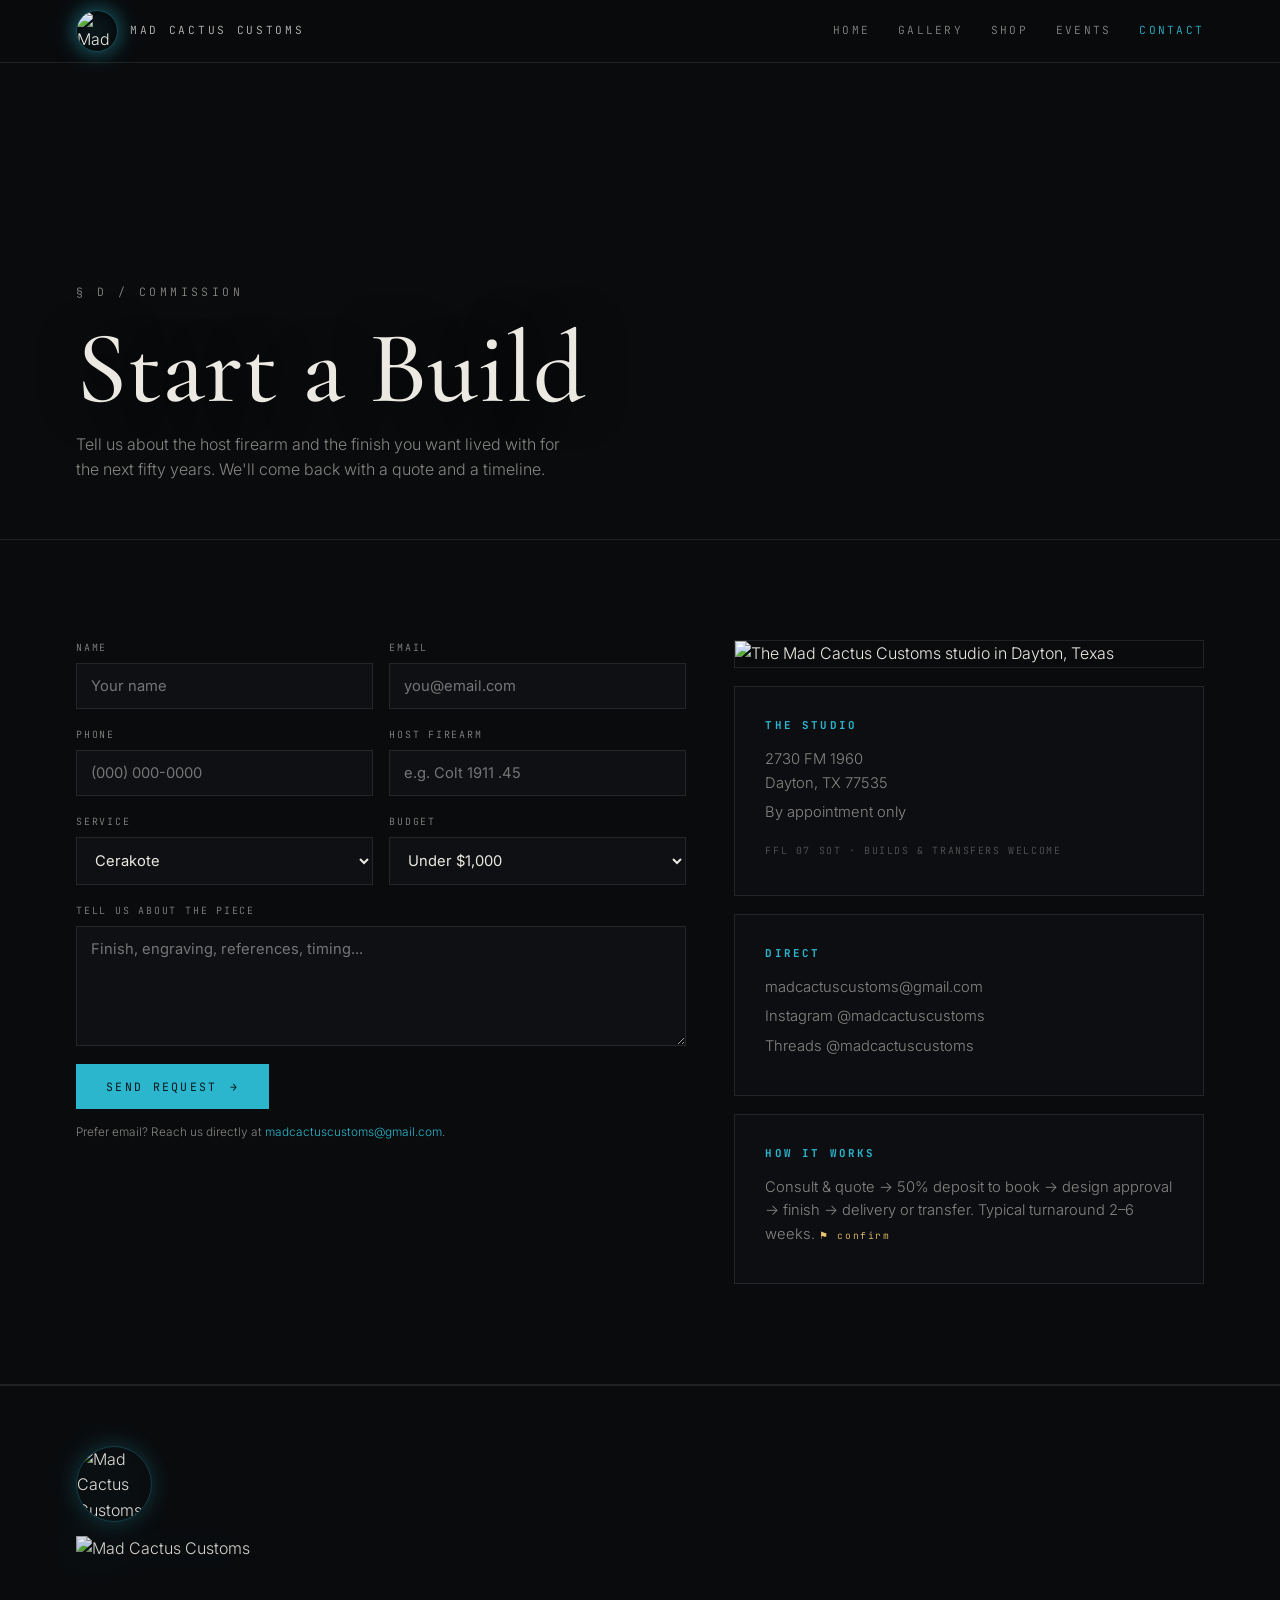
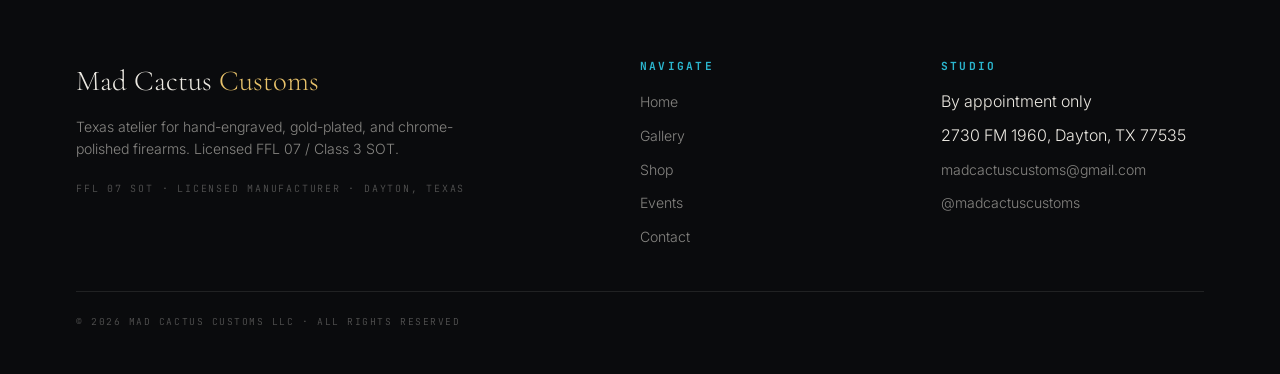
==== contact.html @ fd5ebd68 "Add files via upload" ====
<!DOCTYPE html>
<html lang='en'>
<head>
<meta charset='utf-8'>
<meta name='viewport' content='width=device-width, initial-scale=1'>
<title>Start a Build — Mad Cactus Customs</title>
<meta name='description' content='Commission a one-of-one finish. Tell us about your host firearm and the finish you want. Dayton, TX. FFL 07 SOT.'>
<link rel='preconnect' href='https://fonts.googleapis.com'><link rel='preconnect' href='https://fonts.gstatic.com' crossorigin>
<link rel='stylesheet' href='https://fonts.googleapis.com/css2?family=Cormorant+Garamond:ital,wght@0,500;0,600;1,400;1,500&family=Inter:wght@300;400;500;600&family=JetBrains+Mono:wght@300;400;500&display=swap'>
<link rel='icon' type='image/png' href='images/favicon-32.png'>
<link rel='apple-touch-icon' href='images/apple-touch-icon.png'>
<meta name='theme-color' content='#0a0b0d'>
<meta property='og:type' content='website'>
<meta property='og:site_name' content='Mad Cactus Customs'>
<meta property='og:title' content='Start a Build — Mad Cactus Customs'>
<meta property='og:description' content='Commission a one-of-one finish. Tell us about your host firearm and the finish you want. Dayton, TX. FFL 07 SOT.'>
<meta property='og:image' content='images/og-image.jpg'>
<meta name='twitter:card' content='summary_large_image'>
<meta name='twitter:title' content='Start a Build — Mad Cactus Customs'>
<meta name='twitter:image' content='images/og-image.jpg'>
<link rel='stylesheet' href='styles.css'>
</head>
<body>
<a class='skip' href='#main'>Skip to content</a>
<header><div class='wrap'>
  <a class='brand' href='index.html'><img src='images/logo-circle.png' alt='Mad Cactus Customs'><span>MAD CACTUS CUSTOMS</span></a>
  <nav class='links'><a href='index.html'>Home</a><a href='gallery.html'>Gallery</a><a href='shop.html'>Shop</a><a href='events.html'>Events</a><a class='active' href='contact.html'>Contact</a></nav>
</div></header>

<section class='page-hero' style="background-image:url('images/hero-contact.jpg')">
  <div class='vault'></div>
  <img class='crest' src='images/mascot.png' alt=''>
  <div class='wrap'>
    <p class='kicker'>&sect; D / Commission</p>
    <h1>Start a Build</h1>
    <p>Tell us about the host firearm and the finish you want lived with for the next fifty years. We'll come back with a quote and a timeline.</p>
  </div>
</section>

<main id='main'></main><section class='band'>
  <div class='wrap'>
    <div class='contact-grid'>
      <form class='quote' action='mailto:madcactuscustoms@gmail.com' method='post' enctype='text/plain'>
        <div class='frow'>
          <div class='field'><label>Name</label><input type='text' name='Name' placeholder='Your name' required></div>
          <div class='field'><label>Email</label><input type='email' name='Email' placeholder='you@email.com' required></div>
        </div>
        <div class='frow'>
          <div class='field'><label>Phone</label><input type='tel' name='Phone' placeholder='(000) 000-0000'></div>
          <div class='field'><label>Host Firearm</label><input type='text' name='Host_Firearm' placeholder='e.g. Colt 1911 .45'></div>
        </div>
        <div class='frow'>
          <div class='field'><label>Service</label><select name='Service'><option>Cerakote</option><option>Laser Engraving</option><option>Laser Stippling</option><option>Custom Build</option><option>Not sure yet</option></select></div>
          <div class='field'><label>Budget</label><select name='Budget'><option>Under $1,000</option><option>$1,000&ndash;2,500</option><option>$2,500&ndash;5,000</option><option>$5,000+</option></select></div>
        </div>
        <div class='field'><label>Tell us about the piece</label><textarea name='Details' placeholder='Finish, engraving, references, timing...'></textarea></div>
        <button class='cta' type='submit'>Send Request <span>&#8594;</span></button>
        <p class='body' style='font-size:.74rem;margin-top:14px'>Prefer email? Reach us directly at <a class='cyan' href='mailto:madcactuscustoms@gmail.com'>madcactuscustoms@gmail.com</a>.</p>
      </form>

      <div>
        <img class='studio-img' src='images/studio.jpg' alt='The Mad Cactus Customs studio in Dayton, Texas'>
        <div class='info-block' style='margin-bottom:18px'>
          <h4>The Studio</h4>
          <p>2730 FM 1960<br>Dayton, TX 77535</p>
          <p>By appointment only</p>
          <p class='ffl'>FFL 07 SOT &middot; Builds &amp; transfers welcome</p>
        </div>
        <div class='info-block' style='margin-bottom:18px'>
          <h4>Direct</h4>
          <a href='mailto:madcactuscustoms@gmail.com'>madcactuscustoms@gmail.com</a>
          <a href='https://instagram.com/madcactuscustoms' target='_blank' rel='noreferrer'>Instagram @madcactuscustoms</a>
          <a href='https://threads.net/@madcactuscustoms' target='_blank' rel='noreferrer'>Threads @madcactuscustoms</a>
        </div>
        <div class='info-block'>
          <h4>How it works</h4>
          <p>Consult &amp; quote &rarr; 50% deposit to book &rarr; design approval &rarr; finish &rarr; delivery or transfer. Typical turnaround 2&ndash;6 weeks. <span class='flag'>&#9873; confirm</span></p>
        </div>
      </div>
    </div>
  </div>
</section>

<footer class='site'><div class='wrap'>
  <div class='fbadge'><img src='images/logo-circle.png' alt='Mad Cactus Customs seal' class='fseal'><img src='images/main-badge.png' alt='Mad Cactus Customs'></div>
  <div class='fgrid'>
    <div><div class='fl'>Mad Cactus <span class='gold'>Customs</span></div><p style='max-width:42ch'>Texas atelier for hand-engraved, gold-plated, and chrome-polished firearms. Licensed FFL 07 / Class 3 SOT.</p><p class='ffl'>FFL 07 SOT &middot; LICENSED MANUFACTURER &middot; DAYTON, TEXAS</p></div>
    <div><h4>Navigate</h4><ul><li><a href='index.html'>Home</a></li><li><a href='gallery.html'>Gallery</a></li><li><a href='shop.html'>Shop</a></li><li><a href='events.html'>Events</a></li><li><a href='contact.html'>Contact</a></li></ul></div>
    <div><h4>Studio</h4><ul><li>By appointment only</li><li>2730 FM 1960, Dayton, TX 77535</li><li><a href='mailto:madcactuscustoms@gmail.com'>madcactuscustoms@gmail.com</a></li><li><a href='https://instagram.com/madcactuscustoms' target='_blank' rel='noreferrer'>@madcactuscustoms</a></li></ul></div>
  </div>
  <div class='legal'>&copy; 2026 MAD CACTUS CUSTOMS LLC &middot; ALL RIGHTS RESERVED</div>
</div></footer>
</body></html>
---- styles.css ----
:root{
  --bg:#0a0b0d; --bg-2:#070809; --card:#111316; --line:rgba(233,230,223,.10);
  --fg:#ece9e2; --muted:rgba(236,233,226,.55); --faint:rgba(236,233,226,.32);
  --cyan:#2BB6CE; --gold:#E9C36B;
  --display:'Cormorant Garamond',Georgia,serif;
  --mono:'JetBrains Mono',ui-monospace,monospace;
  --body:'Inter',system-ui,sans-serif;
}
*{box-sizing:border-box;margin:0;padding:0}
html{scroll-behavior:smooth}
body{background:var(--bg);color:var(--fg);font-family:var(--body);font-weight:300;line-height:1.6;-webkit-font-smoothing:antialiased;overflow-x:hidden}
a{color:inherit;text-decoration:none}
.gold{color:var(--gold)}.cyan{color:var(--cyan)}
.wrap{max-width:1180px;margin:0 auto;padding:0 26px;width:100%}
.kicker{font-family:var(--mono);font-size:.72rem;letter-spacing:.3em;text-transform:uppercase;color:var(--cyan);margin-bottom:18px}
.title{font-family:var(--display);font-weight:500;font-size:clamp(2rem,5vw,3.4rem);line-height:1.02}
.lead{font-family:var(--display);font-weight:500;font-size:clamp(1.8rem,4vw,2.8rem);line-height:1.1}
.body{color:var(--muted);font-size:1rem}
.flag{color:var(--gold);font-family:var(--mono);font-size:.6rem;letter-spacing:.16em}

/* NAV */
header{position:fixed;inset:0 0 auto 0;z-index:60;backdrop-filter:blur(12px);background:rgba(10,11,13,.55);border-bottom:1px solid var(--line)}
header .wrap{height:62px;display:flex;align-items:center;justify-content:space-between}
.brand{display:flex;align-items:center;gap:12px}
.brand img{height:28px;filter:drop-shadow(0 0 12px rgba(43,182,206,.4))}
.brand span{font-family:var(--mono);font-size:.7rem;letter-spacing:.26em;color:rgba(236,233,226,.8)}
nav.links{display:flex;gap:28px}
nav.links a{font-family:var(--mono);font-size:.7rem;letter-spacing:.2em;text-transform:uppercase;color:var(--muted);transition:color .25s}
nav.links a:hover,nav.links a.active{color:var(--cyan)}
@media(max-width:760px){nav.links{gap:16px}.brand span{display:none}nav.links a{font-size:.62rem}}

/* PAGE HERO */
.page-hero{position:relative;min-height:60vh;display:flex;align-items:flex-end;padding:150px 0 56px;overflow:hidden;border-bottom:1px solid var(--line)}
.page-hero .vault{position:absolute;inset:0;z-index:0;background:radial-gradient(ellipse 64% 60% at 50% 28%,rgba(26,29,34,.85),transparent 72%),radial-gradient(circle at 50% 120%,rgba(43,182,206,.05),transparent 55%),radial-gradient(circle at 50% -12%,rgba(18,20,24,1),var(--bg-2) 64%)}
.page-hero .crest{position:absolute;top:4%;left:50%;transform:translateX(-50%);width:min(62vw,540px);opacity:.12;z-index:0;filter:drop-shadow(0 0 30px rgba(43,182,206,.35))}
.page-hero .wrap{position:relative;z-index:2}
.page-hero h1{font-family:var(--display);font-weight:500;font-size:clamp(3rem,9vw,6.4rem);line-height:.94}
.page-hero p{color:var(--muted);max-width:50ch;margin-top:16px}

section.band{padding:clamp(56px,8vw,100px) 0;border-bottom:1px solid var(--line)}
.head{margin-bottom:40px}

/* BUTTONS */
.btns{margin-top:30px;display:flex;gap:14px;flex-wrap:wrap}
.cta{display:inline-flex;align-items:center;gap:12px;padding:15px 30px;background:var(--cyan);color:#04181c;font-family:var(--mono);font-size:.72rem;letter-spacing:.2em;text-transform:uppercase;border:none;cursor:pointer;transition:transform .2s,box-shadow .25s}
.cta:hover{transform:translateY(-1px);box-shadow:0 12px 30px -8px rgba(43,182,206,.5)}
.cta span{transition:transform .25s}.cta:hover span{transform:translateX(4px)}
.btn-ghost{display:inline-flex;align-items:center;padding:15px 30px;border:1px solid var(--line);font-family:var(--mono);font-size:.72rem;letter-spacing:.2em;text-transform:uppercase;color:var(--muted);cursor:pointer;background:none;transition:.25s}
.btn-ghost:hover{color:var(--cyan);border-color:rgba(43,182,206,.5)}
.btn-sm{padding:11px 20px;font-size:.66rem}

/* CHIPS / FILTERS */
.filters{display:flex;gap:10px;flex-wrap:wrap;margin-bottom:36px}
.chip{font-family:var(--mono);font-size:.66rem;letter-spacing:.18em;text-transform:uppercase;color:var(--muted);padding:9px 18px;border:1px solid var(--line);background:none;cursor:pointer;transition:.2s}
.chip:hover{color:var(--fg)}
.chip.on{color:#04181c;background:var(--cyan);border-color:var(--cyan)}

/* GALLERY GRID */
.gal{display:grid;grid-template-columns:repeat(3,1fr);gap:16px}
@media(max-width:900px){.gal{grid-template-columns:repeat(2,1fr)}}
@media(max-width:560px){.gal{grid-template-columns:1fr}}
figure{position:relative;overflow:hidden;border:1px solid var(--line);background:var(--card);aspect-ratio:4/5}
figure img{width:100%;height:100%;object-fit:cover;transition:transform 1.4s ease}
figure:hover img{transform:scale(1.06)}
figure .scrim{position:absolute;inset:0;background:linear-gradient(to top,var(--bg) 4%,transparent 58%)}
figure .tag{position:absolute;top:14px;left:14px;font-family:var(--mono);font-size:.6rem;letter-spacing:.18em;text-transform:uppercase;color:var(--cyan);border:1px solid rgba(43,182,206,.4);padding:5px 10px;background:rgba(7,8,9,.5)}
figure figcaption{position:absolute;inset:auto 0 0 0;padding:22px}
figure h3{font-family:var(--display);font-size:2rem;margin-bottom:6px}
figure .spec{display:grid;grid-template-columns:auto 1fr;gap:2px 14px;font-family:var(--mono);font-size:.62rem;letter-spacing:.12em;text-transform:uppercase;color:var(--muted)}
figure .spec b{color:rgba(43,182,206,.6);font-weight:400}

/* SHOP */
.tabs{display:flex;gap:8px;flex-wrap:wrap;margin-bottom:38px;border-bottom:1px solid var(--line);padding-bottom:18px}
.tab{font-family:var(--mono);font-size:.68rem;letter-spacing:.16em;text-transform:uppercase;color:var(--muted);padding:10px 20px;border:1px solid var(--line);background:none;cursor:pointer;transition:.2s}
.tab.on{color:#04181c;background:var(--cyan);border-color:var(--cyan)}
.shop-grid{display:grid;grid-template-columns:repeat(3,1fr);gap:18px}
@media(max-width:900px){.shop-grid{grid-template-columns:repeat(2,1fr)}}
@media(max-width:560px){.shop-grid{grid-template-columns:1fr}}
.product{border:1px solid var(--line);background:var(--card);display:flex;flex-direction:column;transition:border-color .25s}
.product:hover{border-color:rgba(43,182,206,.45)}
.shot{position:relative;aspect-ratio:4/3;display:flex;align-items:center;justify-content:center;overflow:hidden;background:radial-gradient(ellipse 60% 70% at 50% 38%,rgba(28,31,36,.9),var(--bg-2) 72%);border-bottom:1px solid var(--line)}
.shot img{width:46%;opacity:.16;filter:drop-shadow(0 0 20px rgba(43,182,206,.3))}
.shot .ph{position:absolute;bottom:12px;left:14px;font-family:var(--mono);font-size:.56rem;letter-spacing:.16em;color:var(--faint)}
.badge-chip{position:absolute;top:12px;left:12px;font-family:var(--mono);font-size:.58rem;letter-spacing:.16em;text-transform:uppercase;padding:5px 10px}
.bc-gold{color:var(--gold);border:1px solid rgba(233,195,107,.5);background:rgba(233,195,107,.07)}
.bc-cyan{color:var(--cyan);border:1px solid rgba(43,182,206,.5);background:rgba(43,182,206,.07)}
.p-body{padding:22px;display:flex;flex-direction:column;gap:8px;flex:1}
.p-body .cat{font-family:var(--mono);font-size:.6rem;letter-spacing:.18em;text-transform:uppercase;color:var(--faint)}
.p-body h3{font-family:var(--display);font-size:1.7rem;color:var(--fg)}
.p-body .desc{font-size:.84rem;color:var(--muted);flex:1}
.p-foot{display:flex;align-items:center;justify-content:space-between;margin-top:10px}
.price{font-family:var(--mono);font-size:.9rem;letter-spacing:.06em;color:var(--cyan)}
.price.sold{color:var(--gold)}

/* EVENTS */
.ev-list{display:flex;flex-direction:column;border-top:1px solid var(--line)}
.ev-row{display:grid;grid-template-columns:120px 1fr auto;gap:24px;align-items:center;padding:26px 0;border-bottom:1px solid var(--line)}
@media(max-width:640px){.ev-row{grid-template-columns:90px 1fr;gap:14px}.ev-row .ev-cta{grid-column:2}}
.ev-date{text-align:center;border:1px solid var(--line);padding:12px 6px}
.ev-date .mo{font-family:var(--mono);font-size:.64rem;letter-spacing:.2em;color:var(--cyan)}
.ev-date .day{font-family:var(--display);font-size:2.2rem;line-height:1}
.ev-info h3{font-family:var(--display);font-size:1.7rem}
.ev-info p{font-family:var(--mono);font-size:.66rem;letter-spacing:.14em;text-transform:uppercase;color:var(--muted);margin-top:4px}
.ev-status{font-family:var(--mono);font-size:.62rem;letter-spacing:.16em;text-transform:uppercase;color:var(--cyan);border:1px solid rgba(43,182,206,.4);padding:7px 12px}

/* CONTACT */
.contact-grid{display:grid;grid-template-columns:1.3fr 1fr;gap:48px}
@media(max-width:820px){.contact-grid{grid-template-columns:1fr;gap:40px}}
.field{display:flex;flex-direction:column;gap:7px;margin-bottom:18px}
.field label{font-family:var(--mono);font-size:.62rem;letter-spacing:.18em;text-transform:uppercase;color:var(--muted)}
.field input,.field select,.field textarea{background:rgba(17,19,22,.7);border:1px solid var(--line);color:var(--fg);font-family:var(--body);font-size:.92rem;padding:13px 14px;outline:none;transition:border-color .2s}
.field input:focus,.field select:focus,.field textarea:focus{border-color:rgba(43,182,206,.6)}
.field textarea{resize:vertical;min-height:120px}
.frow{display:grid;grid-template-columns:1fr 1fr;gap:16px}
@media(max-width:480px){.frow{grid-template-columns:1fr}}
.info-block{border:1px solid var(--line);background:rgba(17,19,22,.5);padding:30px}
.info-block h4{font-family:var(--mono);font-size:.68rem;letter-spacing:.2em;text-transform:uppercase;color:var(--cyan);margin-bottom:14px}
.info-block p,.info-block a{font-size:.92rem;color:var(--muted);display:block;margin-bottom:6px}
.info-block .ffl{font-family:var(--mono);font-size:.62rem;letter-spacing:.16em;text-transform:uppercase;color:var(--faint);margin-top:18px}

/* FOOTER */
footer.site{background:var(--bg);border-top:1px solid var(--line);padding:60px 0 44px}
.fbadge{display:flex;justify-content:center;margin-bottom:48px}
.fbadge img{height:96px;opacity:.9;filter:drop-shadow(0 0 24px rgba(43,182,206,.25))}
.fgrid{display:grid;grid-template-columns:2fr 1fr 1fr;gap:38px}
@media(max-width:760px){.fgrid{grid-template-columns:1fr}}
footer.site h4{font-family:var(--mono);font-size:.7rem;letter-spacing:.2em;text-transform:uppercase;color:var(--cyan);margin-bottom:14px}
footer.site .fl{font-family:var(--display);font-size:1.8rem;margin-bottom:12px}
footer.site p,footer.site a{font-size:.88rem;color:var(--muted)}
footer.site ul{list-style:none;display:flex;flex-direction:column;gap:8px}
footer.site .ffl{font-family:var(--mono);font-size:.62rem;letter-spacing:.18em;text-transform:uppercase;color:var(--faint);margin-top:20px}
.legal{margin-top:42px;padding-top:22px;border-top:1px solid var(--line);font-family:var(--mono);font-size:.6rem;letter-spacing:.16em;text-transform:uppercase;color:var(--faint)}

/* real product photography fills the frame */
.shot.has-photo img{width:100%;height:100%;object-fit:cover;opacity:1;filter:none}
.shot.has-photo{background:#070809}
.shot.has-photo::after{content:'';position:absolute;inset:0;background:linear-gradient(to top,rgba(7,8,9,.55),transparent 55%);pointer-events:none}

/* footer: circular seal stacked over the lockup */
.fbadge{flex-direction:column;gap:18px}
.fbadge .fseal{height:88px;opacity:.95;filter:drop-shadow(0 0 24px rgba(43,182,206,.35))}
.fbadge img:not(.fseal){height:74px}


/* ==================================================================
   v4 UPGRADE LAYER — 10-lens design-system pass
   (art dir · brand · UX · conversion · motion · a11y · retouch ·
    copy · front-end tokens · luxury merchandising)
   ================================================================== */
:root{
  --ease:cubic-bezier(.22,.61,.36,1);
  --r-sm:4px; --r-md:10px; --r-lg:18px;
  --shadow-1:0 10px 30px -12px rgba(0,0,0,.6);
  --shadow-cy:0 14px 40px -12px rgba(43,182,206,.45);
}
/* a11y — focus rings, skip link, reduced motion */
a:focus-visible,button:focus-visible,input:focus-visible,select:focus-visible,textarea:focus-visible{outline:2px solid var(--cyan);outline-offset:3px}
.skip{position:absolute;left:-9999px;top:0;z-index:200;background:var(--cyan);color:#04181c;padding:10px 16px;font-family:var(--mono);font-size:.7rem;letter-spacing:.16em;text-transform:uppercase}
.skip:focus{left:12px;top:10px}
@media(prefers-reduced-motion:reduce){*{animation-duration:.001ms!important;transition-duration:.001ms!important;scroll-behavior:auto!important}}

/* BRAND — circular logo is now the primary mark */
.brand img{height:42px;width:42px;border-radius:50%;object-fit:cover;border:1px solid rgba(43,182,206,.35);box-shadow:0 0 18px rgba(43,182,206,.32),inset 0 0 12px rgba(0,0,0,.45);background:rgba(7,8,9,.6);transition:box-shadow .3s var(--ease),transform .3s var(--ease)}
.brand:hover img{box-shadow:0 0 26px rgba(43,182,206,.55);transform:translateY(-1px)}
.brand span{letter-spacing:.24em}
@media(max-width:760px){.brand img{height:36px;width:36px}}

/* PAGE HERO — real cinematic image plate */
.page-hero{background-size:cover;background-position:center;background-repeat:no-repeat}
.page-hero .vault{background:linear-gradient(180deg,rgba(10,11,13,.60) 0%,rgba(10,11,13,.30) 44%,rgba(10,11,13,.86) 100%),radial-gradient(ellipse 72% 60% at 50% 30%,transparent 38%,rgba(10,11,13,.55) 100%)}
.page-hero .crest{opacity:.05;filter:none}
.page-hero:after{content:'';position:absolute;inset:0;z-index:1;background:linear-gradient(180deg,transparent 62%,var(--bg) 100%);pointer-events:none}
.page-hero h1{text-shadow:0 2px 44px rgba(0,0,0,.65)}

/* SECTION HEADER pattern */
.sec-head{display:flex;flex-direction:column;gap:6px;margin-bottom:38px}
.sec-head .rule{width:52px;height:2px;background:var(--cyan);margin-top:8px}

/* TRUST STRIP (luxury retail signals) */
.trust{display:flex;flex-wrap:wrap;gap:12px;margin:0 0 42px}
.trust .t{flex:1 1 160px;border:1px solid var(--line);background:var(--card);padding:16px 18px;transition:border-color .25s var(--ease)}
.trust .t:hover{border-color:rgba(43,182,206,.4)}
.trust .t .k{font-family:var(--mono);font-size:.56rem;letter-spacing:.2em;text-transform:uppercase;color:var(--cyan);display:block;margin-bottom:7px}
.trust .t .v{font-family:var(--display);font-size:1.12rem;color:var(--fg);line-height:1.15}

/* EVENTS — with imagery */
.ev-row{grid-template-columns:84px 128px 1fr auto!important}
.ev-thumb{width:128px;height:84px;object-fit:cover;border:1px solid var(--line);filter:saturate(.92) contrast(1.02);transition:filter .3s var(--ease)}
.ev-row:hover .ev-thumb{filter:saturate(1.05) contrast(1.05)}
@media(max-width:640px){.ev-row{grid-template-columns:72px 1fr!important}.ev-thumb{display:none}}

/* CONTACT — studio plate */
.studio-img{width:100%;height:auto;display:block;border:1px solid var(--line);margin-bottom:18px;filter:saturate(.96)}

/* GALLERY / SHOP polish + real-photo product shots */
figure figcaption{background:linear-gradient(to top,rgba(7,8,9,.92),rgba(7,8,9,.35) 55%,transparent);padding-top:64px}
figure:hover{border-color:rgba(43,182,206,.45)}
.product .shot.has-photo img{width:100%;height:100%;object-fit:cover;opacity:1;filter:none}
.product .shot.has-photo:after{content:'';position:absolute;inset:0;background:linear-gradient(180deg,transparent 55%,rgba(7,8,9,.5));pointer-events:none}

/* FOOTER seal — circular primary mark */
.fseal{width:76px!important;height:76px!important;border-radius:50%;object-fit:cover;border:1px solid rgba(43,182,206,.3);box-shadow:0 0 22px rgba(43,182,206,.26)}
.fbadge{display:flex;flex-direction:column;align-items:flex-start;gap:14px}
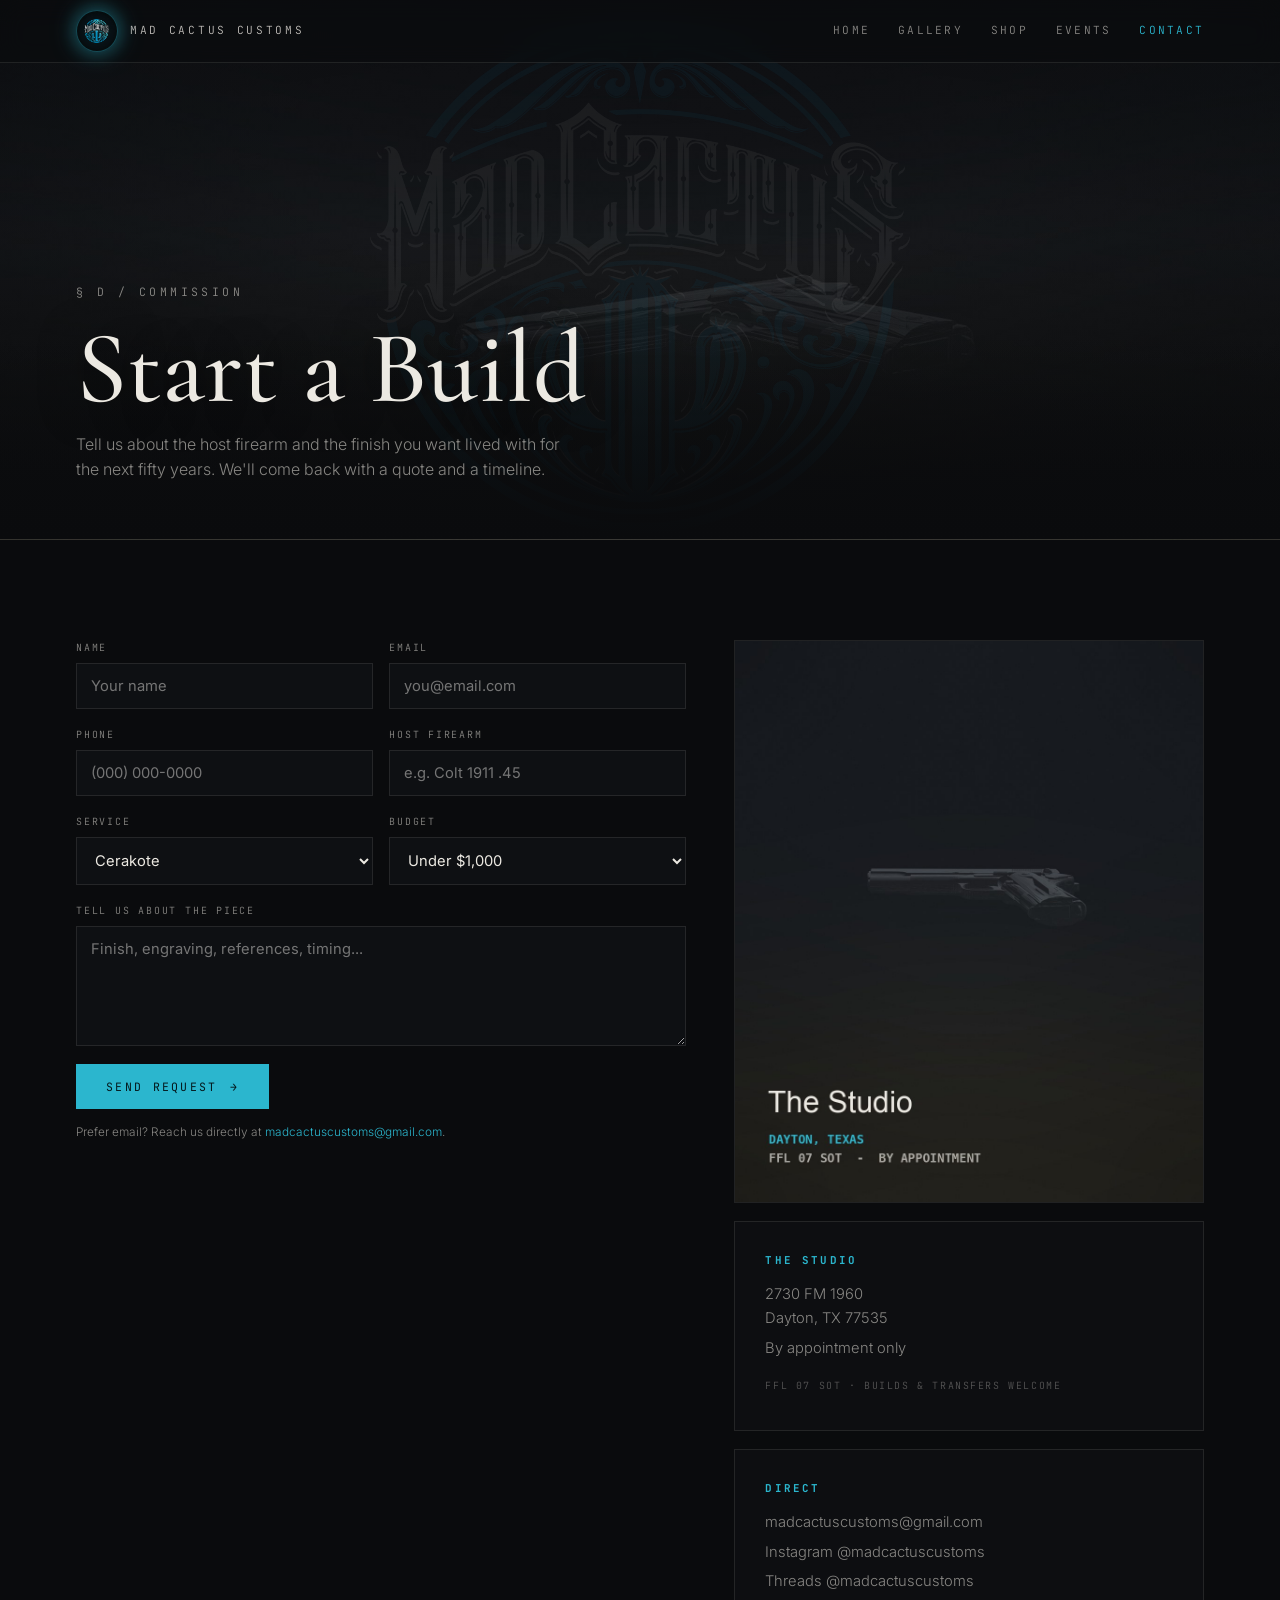
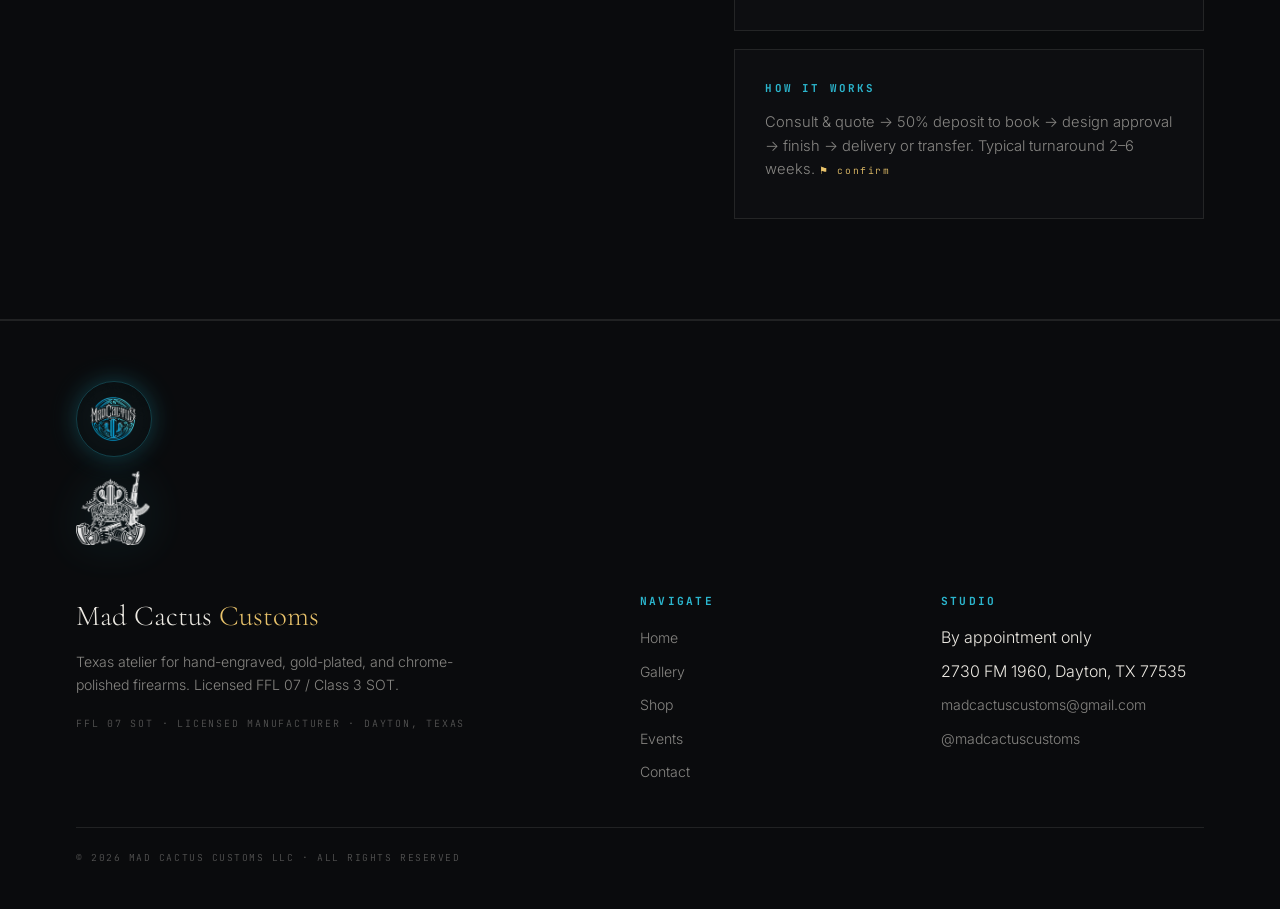
==== commit aefc9478: "Add files via upload" ====
--- a/contact.html
+++ b/contact.html
@@ -7,29 +7,29 @@
 <meta name='description' content='Commission a one-of-one finish. Tell us about your host firearm and the finish you want. Dayton, TX. FFL 07 SOT.'>
 <link rel='preconnect' href='https://fonts.googleapis.com'><link rel='preconnect' href='https://fonts.gstatic.com' crossorigin>
 <link rel='stylesheet' href='https://fonts.googleapis.com/css2?family=Cormorant+Garamond:ital,wght@0,500;0,600;1,400;1,500&family=Inter:wght@300;400;500;600&family=JetBrains+Mono:wght@300;400;500&display=swap'>
-<link rel='icon' type='image/png' href='images/favicon-32.png'>
-<link rel='apple-touch-icon' href='images/apple-touch-icon.png'>
+<link rel='icon' type='image/png' href='[data-uri]'>
+<link rel='apple-touch-icon' href='[data-uri]'>
 <meta name='theme-color' content='#0a0b0d'>
 <meta property='og:type' content='website'>
 <meta property='og:site_name' content='Mad Cactus Customs'>
 <meta property='og:title' content='Start a Build — Mad Cactus Customs'>
 <meta property='og:description' content='Commission a one-of-one finish. Tell us about your host firearm and the finish you want. Dayton, TX. FFL 07 SOT.'>
-<meta property='og:image' content='images/og-image.jpg'>
+<meta property='og:image' content='[data-uri]'>
 <meta name='twitter:card' content='summary_large_image'>
 <meta name='twitter:title' content='Start a Build — Mad Cactus Customs'>
-<meta name='twitter:image' content='images/og-image.jpg'>
+<meta name='twitter:image' content='[data-uri]'>
 <link rel='stylesheet' href='styles.css'>
 </head>
 <body>
 <a class='skip' href='#main'>Skip to content</a>
 <header><div class='wrap'>
-  <a class='brand' href='index.html'><img src='images/logo-circle.png' alt='Mad Cactus Customs'><span>MAD CACTUS CUSTOMS</span></a>
+  <a class='brand' href='index.html'><img src='[data-uri]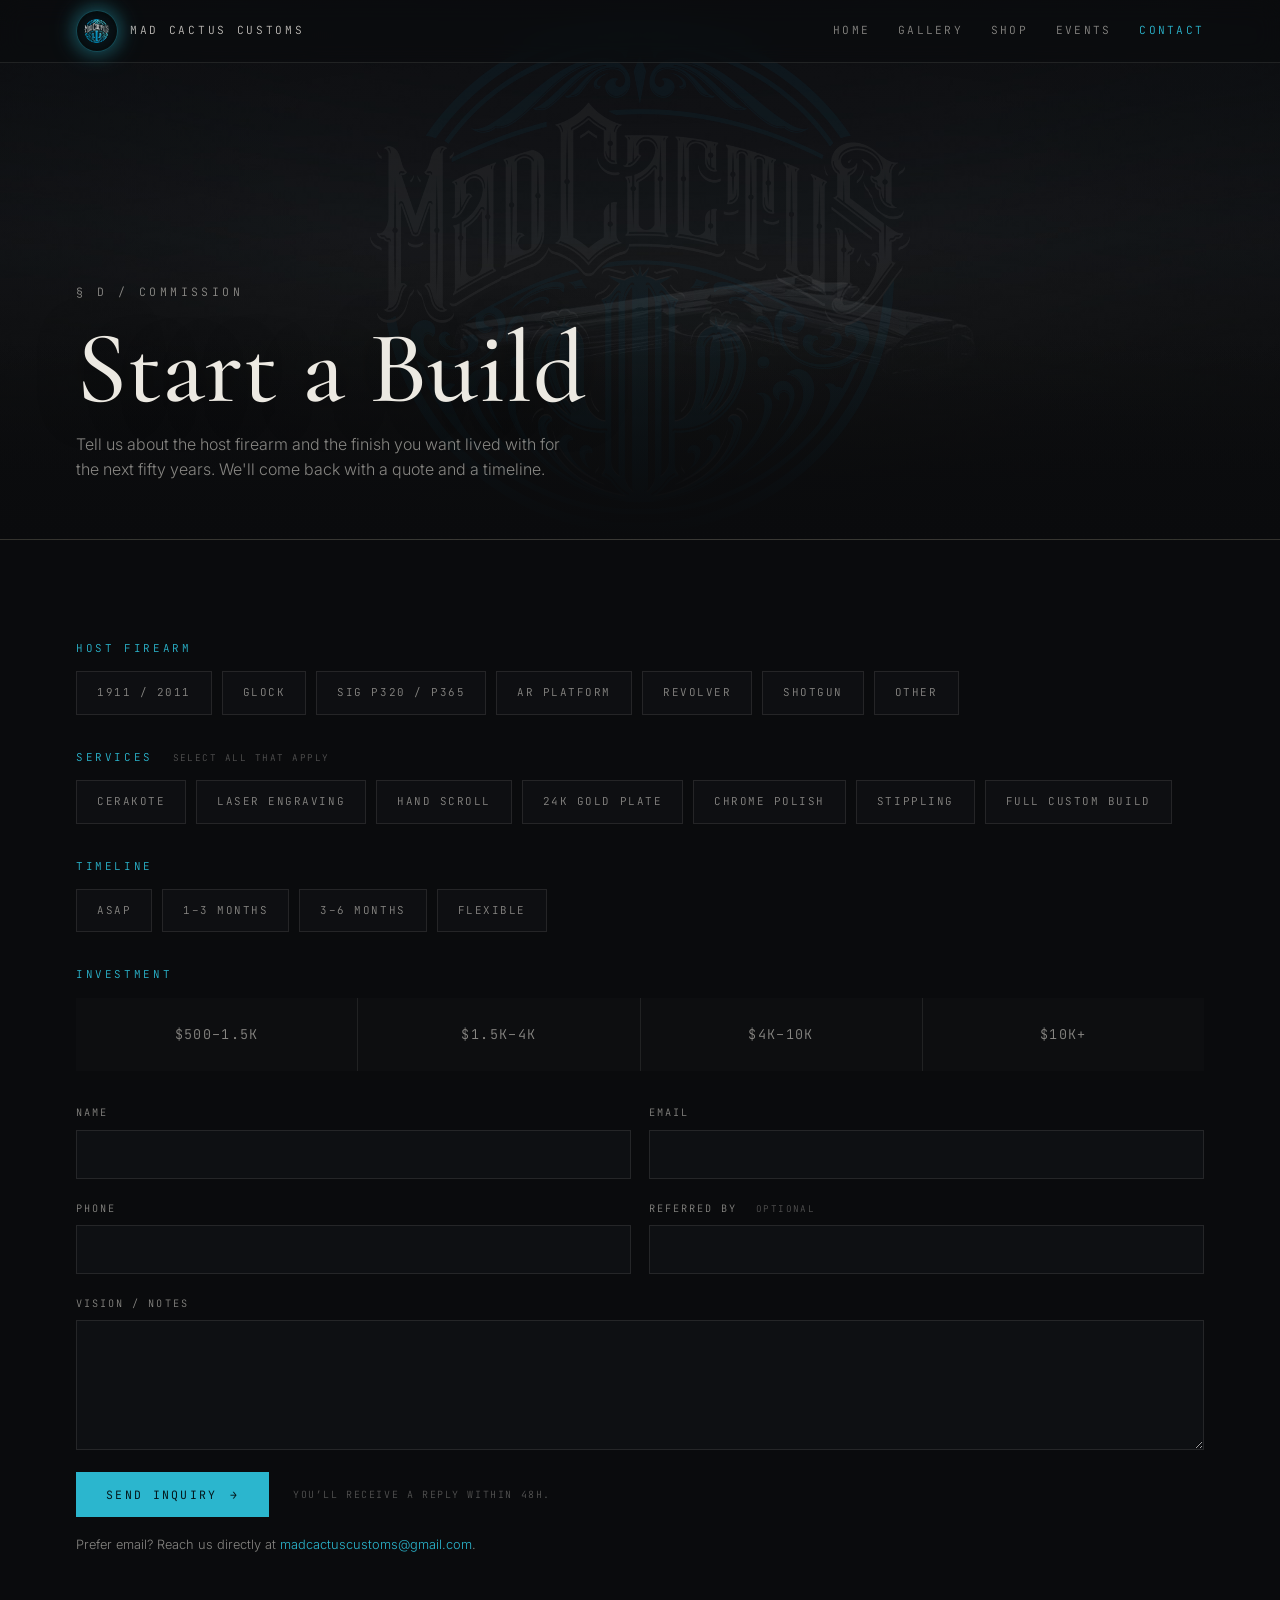
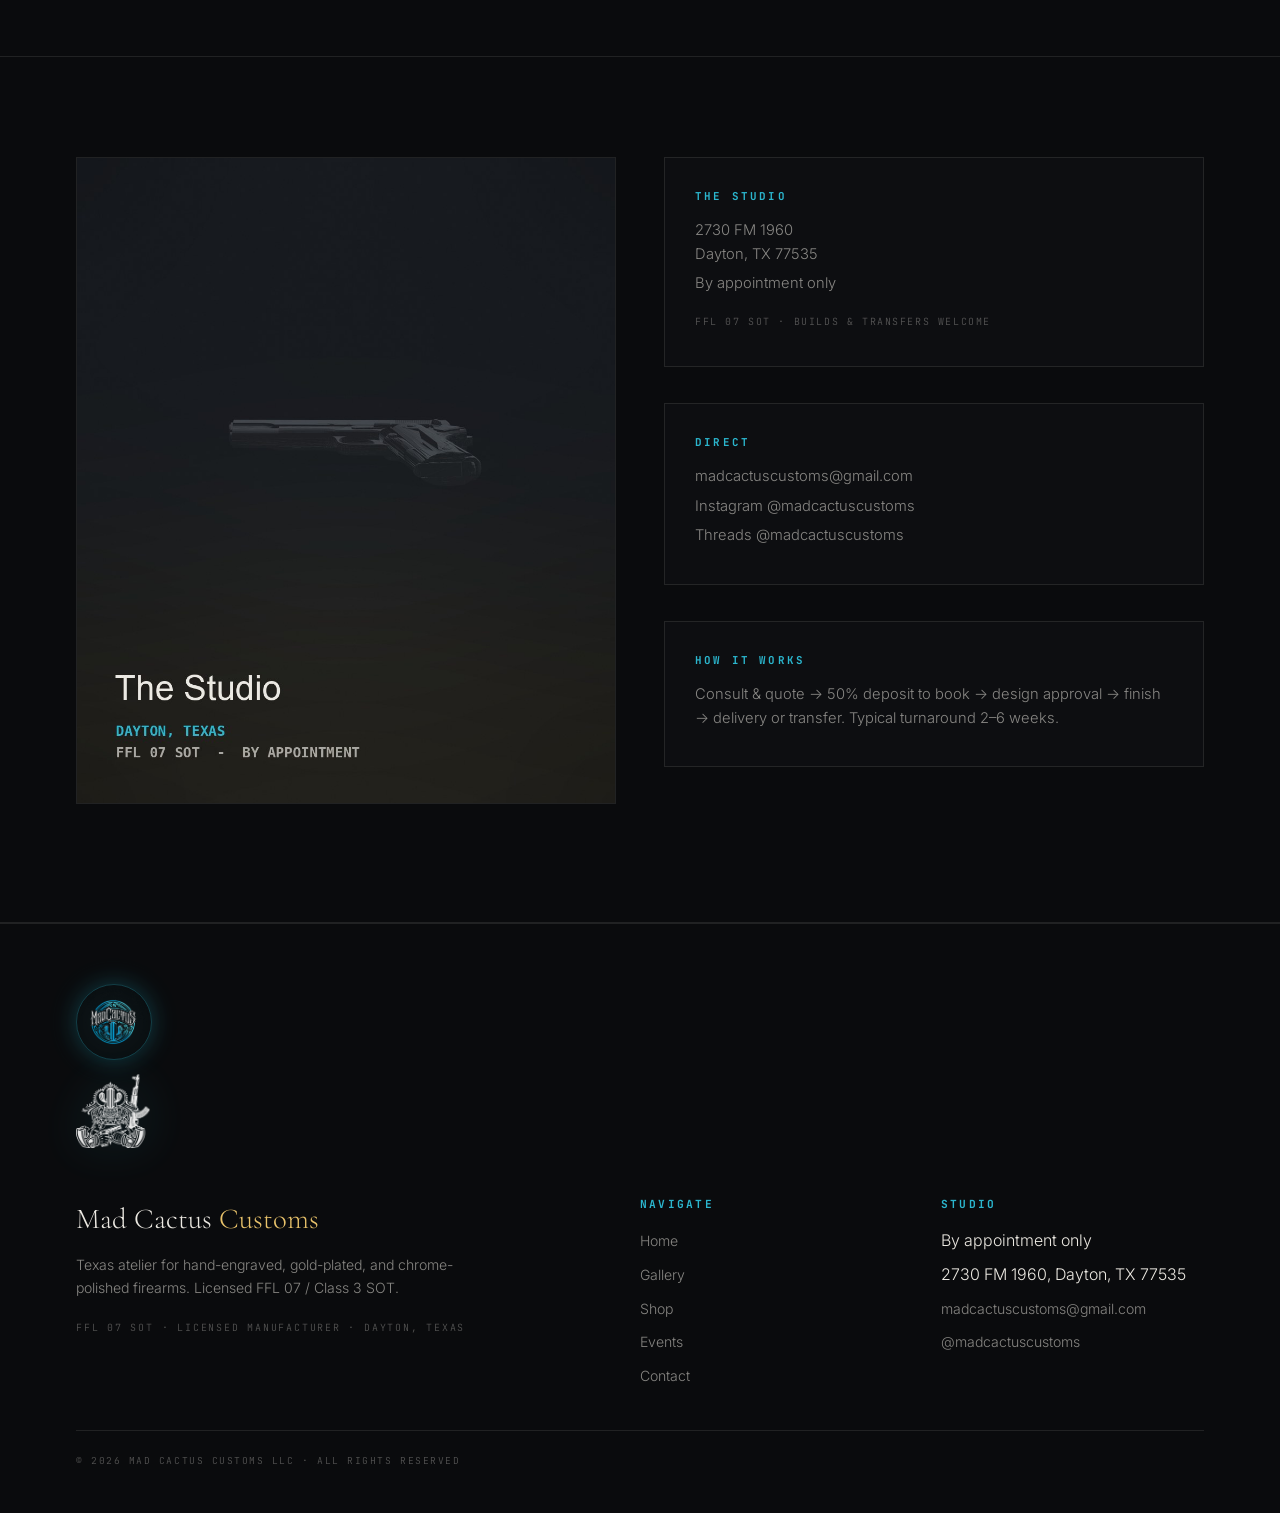
==== commit bca272fe: "Rebuild the contact form to match §07, off mailto contact.html posted through action='mailto:...' wi" ====
--- a/contact.html
+++ b/contact.html
@@ -37,29 +37,101 @@
   </div>
 </section>
 
-<main id='main'></main><section class='band'>
+<main id='main'>
+<section class='band'>
   <div class='wrap'>
-    <div class='contact-grid'>
-      <form class='quote' action='mailto:madcactuscustoms@gmail.com' method='post' enctype='text/plain'>
-        <div class='frow'>
-          <div class='field'><label>Name</label><input type='text' name='Name' placeholder='Your name' required></div>
-          <div class='field'><label>Email</label><input type='email' name='Email' placeholder='you@email.com' required></div>
+
+    <!-- =========================== FORMSPREE ENDPOINT ===========================
+         PLACEHOLDER - REPLACE BEFORE LAUNCH.
+         This is the SAME endpoint as the section 07 form on index.html. Create one
+         form at https://formspree.io and put its id in BOTH files - a single
+         find-and-replace on FORM_ID across the repo does both.
+              action='https://formspree.io/f/FORM_ID'
+         This replaces a former action='mailto:...' form, which browsers do not
+         post to and which silently dropped inquiries. Do not reintroduce mailto.
+         ========================================================================= -->
+    <form class='cf' action='https://formspree.io/f/FORM_ID' method='POST'>
+
+      <fieldset class='cf-group'>
+        <legend>Host Firearm</legend>
+        <div class='cf-chips'>
+          <input type='radio' id='host-0' name='host_firearm' value="1911 / 2011"><label for='host-0'>1911 / 2011</label>
+          <input type='radio' id='host-1' name='host_firearm' value="Glock"><label for='host-1'>Glock</label>
+          <input type='radio' id='host-2' name='host_firearm' value="Sig P320 / P365"><label for='host-2'>Sig P320 / P365</label>
+          <input type='radio' id='host-3' name='host_firearm' value="AR Platform"><label for='host-3'>AR Platform</label>
+          <input type='radio' id='host-4' name='host_firearm' value="Revolver"><label for='host-4'>Revolver</label>
+          <input type='radio' id='host-5' name='host_firearm' value="Shotgun"><label for='host-5'>Shotgun</label>
+          <input type='radio' id='host-6' name='host_firearm' value="Other"><label for='host-6'>Other</label>
         </div>
-        <div class='frow'>
-          <div class='field'><label>Phone</label><input type='tel' name='Phone' placeholder='(000) 000-0000'></div>
-          <div class='field'><label>Host Firearm</label><input type='text' name='Host_Firearm' placeholder='e.g. Colt 1911 .45'></div>
+      </fieldset>
+
+      <fieldset class='cf-group'>
+        <legend>Services <span class='cf-hint'>Select all that apply</span></legend>
+        <div class='cf-chips'>
+          <input type='checkbox' id='svc-0' name='services[]' value="Cerakote"><label for='svc-0'>Cerakote</label>
+          <input type='checkbox' id='svc-1' name='services[]' value="Laser Engraving"><label for='svc-1'>Laser Engraving</label>
+          <input type='checkbox' id='svc-2' name='services[]' value="Hand Scroll"><label for='svc-2'>Hand Scroll</label>
+          <input type='checkbox' id='svc-3' name='services[]' value="24K Gold Plate"><label for='svc-3'>24K Gold Plate</label>
+          <input type='checkbox' id='svc-4' name='services[]' value="Chrome Polish"><label for='svc-4'>Chrome Polish</label>
+          <input type='checkbox' id='svc-5' name='services[]' value="Stippling"><label for='svc-5'>Stippling</label>
+          <input type='checkbox' id='svc-6' name='services[]' value="Full Custom Build"><label for='svc-6'>Full Custom Build</label>
         </div>
-        <div class='frow'>
-          <div class='field'><label>Service</label><select name='Service'><option>Cerakote</option><option>Laser Engraving</option><option>Laser Stippling</option><option>Custom Build</option><option>Not sure yet</option></select></div>
-          <div class='field'><label>Budget</label><select name='Budget'><option>Under $1,000</option><option>$1,000&ndash;2,500</option><option>$2,500&ndash;5,000</option><option>$5,000+</option></select></div>
+      </fieldset>
+
+      <fieldset class='cf-group'>
+        <legend>Timeline</legend>
+        <div class='cf-chips'>
+          <input type='radio' id='time-0' name='timeline' value="ASAP"><label for='time-0'>ASAP</label>
+          <input type='radio' id='time-1' name='timeline' value="1-3 months"><label for='time-1'>1&ndash;3 months</label>
+          <input type='radio' id='time-2' name='timeline' value="3-6 months"><label for='time-2'>3&ndash;6 months</label>
+          <input type='radio' id='time-3' name='timeline' value="Flexible"><label for='time-3'>Flexible</label>
         </div>
-        <div class='field'><label>Tell us about the piece</label><textarea name='Details' placeholder='Finish, engraving, references, timing...'></textarea></div>
-        <button class='cta' type='submit'>Send Request <span>&#8594;</span></button>
-        <p class='body' style='font-size:.74rem;margin-top:14px'>Prefer email? Reach us directly at <a class='cyan' href='mailto:madcactuscustoms@gmail.com'>madcactuscustoms@gmail.com</a>.</p>
-      </form>
+      </fieldset>
 
-      <div>
+      <!-- INVESTMENT: qualifies budget before any conversation happens.
+           Bands must stay identical to the section 07 form on index.html. -->
+      <fieldset class='cf-group cf-invest'>
+        <legend>Investment</legend>
+        <div class='cf-chips'>
+          <input type='radio' id='inv-0' name='investment' value="$500-1.5K" required><label for='inv-0'>$500&ndash;1.5K</label>
+          <input type='radio' id='inv-1' name='investment' value="$1.5K-4K"><label for='inv-1'>$1.5K&ndash;4K</label>
+          <input type='radio' id='inv-2' name='investment' value="$4K-10K"><label for='inv-2'>$4K&ndash;10K</label>
+          <input type='radio' id='inv-3' name='investment' value="$10K+"><label for='inv-3'>$10K+</label>
+        </div>
+      </fieldset>
+
+      <div class='cf-row'>
+        <div class='cf-field'><label for='cf-name'>Name</label>
+          <input type='text' id='cf-name' name='name' autocomplete='name' required></div>
+        <div class='cf-field'><label for='cf-email'>Email</label>
+          <input type='email' id='cf-email' name='email' autocomplete='email' required></div>
+      </div>
+      <div class='cf-row'>
+        <div class='cf-field'><label for='cf-phone'>Phone</label>
+          <input type='tel' id='cf-phone' name='phone' autocomplete='tel'></div>
+        <div class='cf-field'><label for='cf-ref'>Referred By <span class='cf-hint'>Optional</span></label>
+          <input type='text' id='cf-ref' name='referred_by'></div>
+      </div>
+      <div class='cf-field'><label for='cf-vision'>Vision / Notes</label>
+        <textarea id='cf-vision' name='vision' rows='5'></textarea></div>
+
+      <input type='hidden' name='_subject' value='New commission inquiry - madcactuscustoms.com'>
+      <input type='text' name='_gotcha' tabindex='-1' autocomplete='off' aria-hidden='true' class='cf-pot'>
+
+      <div class='cf-submit'>
+        <button type='submit' class='cta'>Send Inquiry <span>&#8594;</span></button>
+        <p class='cf-fine'>You&rsquo;ll receive a reply within 48H.</p>
+      </div>
+      <p class='cf-alt'>Prefer email? Reach us directly at <a class='cyan' href='mailto:madcactuscustoms@gmail.com'>madcactuscustoms@gmail.com</a>.</p>
+    </form>
+  </div>
+</section>
+
+<section class='band'>
+  <div class='wrap'>
+    <div class='studio-grid'>
         <img class='studio-img' src='[data-uri]' alt='The Mad Cactus Customs studio in Dayton, Texas'>
+      <div class='info-col'>
         <div class='info-block' style='margin-bottom:18px'>
           <h4>The Studio</h4>
           <p>2730 FM 1960<br>Dayton, TX 77535</p>
@@ -74,12 +146,15 @@
         </div>
         <div class='info-block'>
           <h4>How it works</h4>
-          <p>Consult &amp; quote &rarr; 50% deposit to book &rarr; design approval &rarr; finish &rarr; delivery or transfer. Typical turnaround 2&ndash;6 weeks. <span class='flag'>&#9873; confirm</span></p>
+          <!-- The turnaround and deposit terms below are UNCONFIRMED. Julio must
+               verify them before this points at madcactuscustoms.com. -->
+          <p>Consult &amp; quote &rarr; 50% deposit to book &rarr; design approval &rarr; finish &rarr; delivery or transfer. Typical turnaround 2&ndash;6 weeks.</p>
         </div>
       </div>
     </div>
   </div>
 </section>
+</main>
 
 <footer class='site'><div class='wrap'>
   <div class='fbadge'><img src='[data-uri]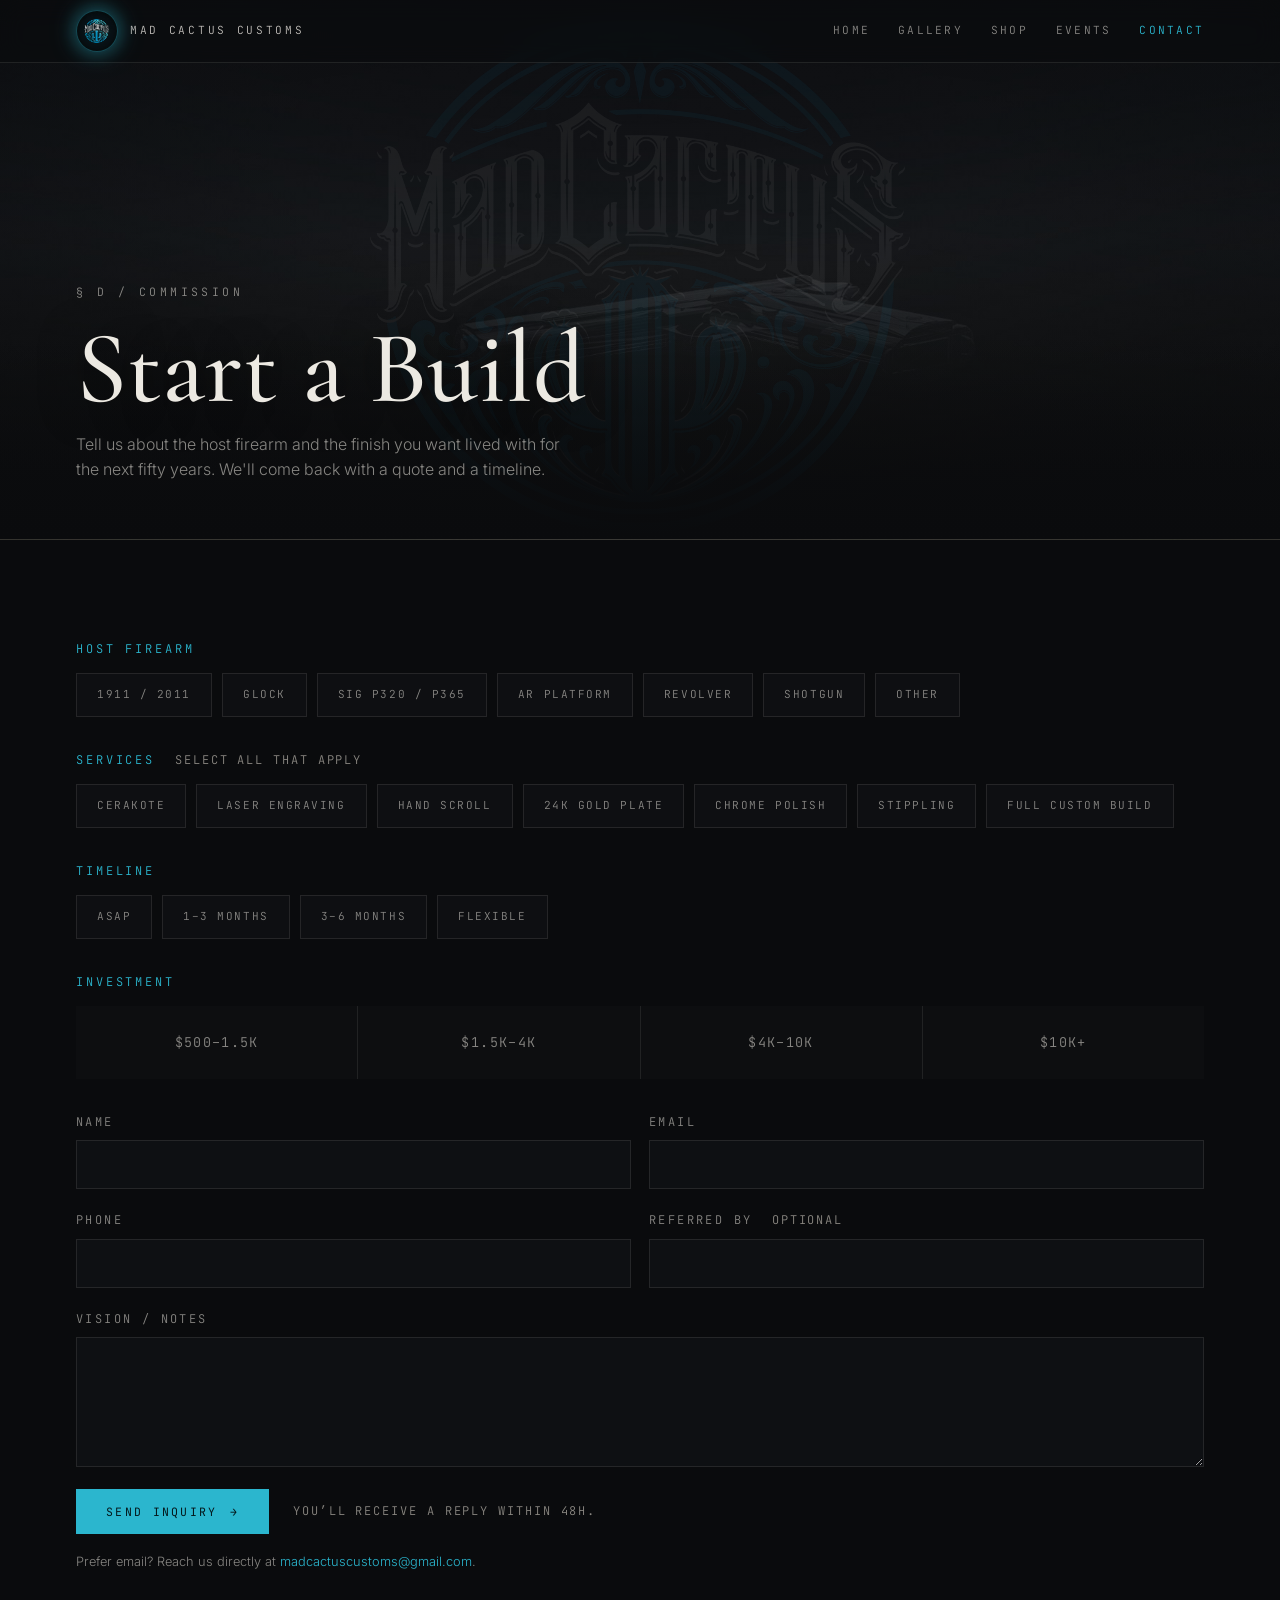
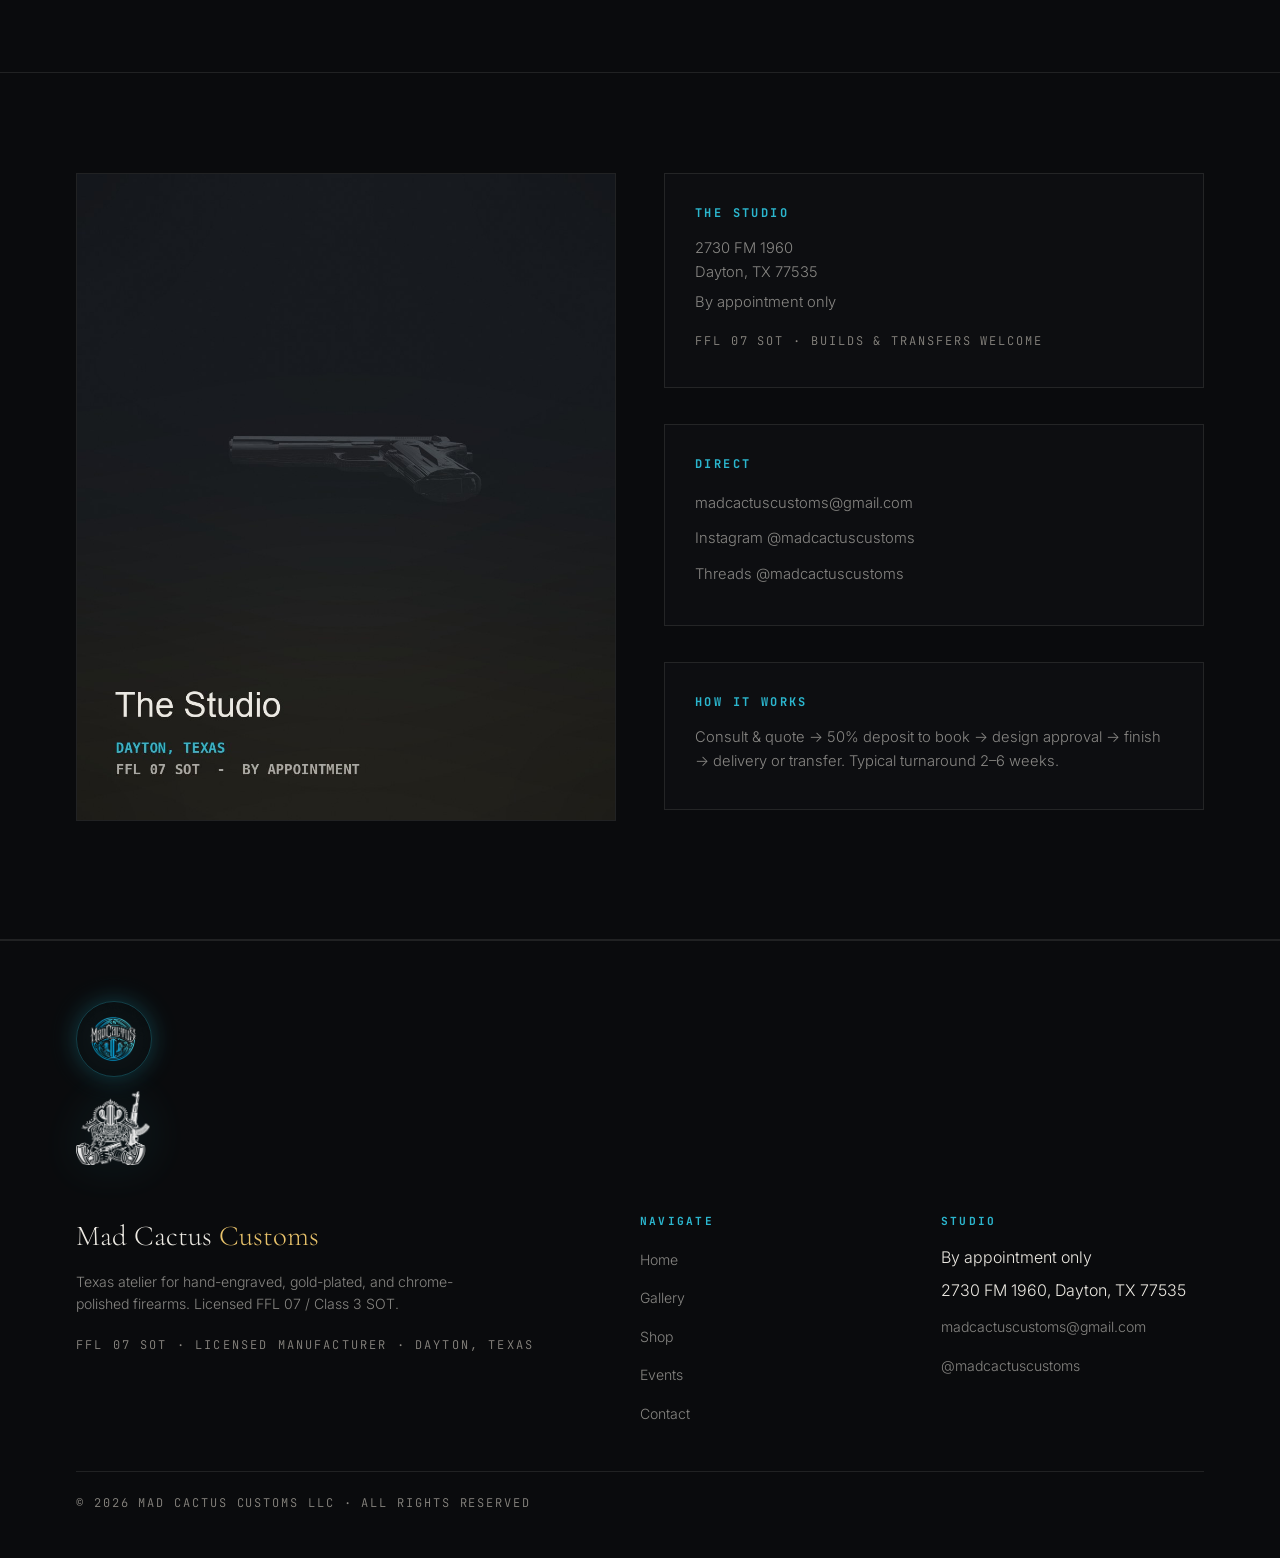
==== commit fb2de701: "Wire both forms to the live Formspree endpoint (xeaqjlwd) Replaces the FORM_ID placeholder in the §0" ====
--- a/contact.html
+++ b/contact.html
@@ -42,15 +42,14 @@
   <div class='wrap'>
 
     <!-- =========================== FORMSPREE ENDPOINT ===========================
-         PLACEHOLDER - REPLACE BEFORE LAUNCH.
-         This is the SAME endpoint as the section 07 form on index.html. Create one
-         form at https://formspree.io and put its id in BOTH files - a single
-         find-and-replace on FORM_ID across the repo does both.
-              action='https://formspree.io/f/FORM_ID'
+         LIVE - form id xeaqjlwd. The same endpoint backs the section 07 form on
+         index.html; change one, change the other.
+         Plain HTML POST on purpose: no bundler, no CDN script, and it still
+         submits with JavaScript disabled.
          This replaces a former action='mailto:...' form, which browsers do not
          post to and which silently dropped inquiries. Do not reintroduce mailto.
          ========================================================================= -->
-    <form class='cf' action='https://formspree.io/f/FORM_ID' method='POST'>
+    <form class='cf' action='https://formspree.io/f/xeaqjlwd' method='POST'>
 
       <fieldset class='cf-group'>
         <legend>Host Firearm</legend>
--- a/styles.css
+++ b/styles.css
@@ -2,6 +2,9 @@
   --bg:#0a0b0d; --bg-2:#070809; --card:#111316; --line:rgba(233,230,223,.10);
   --fg:#ece9e2; --muted:rgba(236,233,226,.55); --faint:rgba(236,233,226,.32);
   --cyan:#2BB6CE; --gold:#E9C36B;
+  /* Solid de-emphasis tokens - alpha-knocked text failed 4.5:1.
+     Mirrors index.html; alpha stays fine on borders and hairlines. */
+  --bone-dim:#8a8781; --cyan-dim:#4fc9dd;
   --display:'Cormorant Garamond',Georgia,serif;
   --mono:'JetBrains Mono',ui-monospace,monospace;
   --body:'Inter',system-ui,sans-serif;
@@ -27,9 +30,9 @@
 .brand img{height:28px;filter:drop-shadow(0 0 12px rgba(43,182,206,.4))}
 .brand span{font-family:var(--mono);font-size:.7rem;letter-spacing:.26em;color:rgba(236,233,226,.8)}
 nav.links{display:flex;gap:28px}
-nav.links a{font-family:var(--mono);font-size:.7rem;letter-spacing:.2em;text-transform:uppercase;color:var(--muted);transition:color .25s}
+nav.links a{display:inline-flex;align-items:center;min-height:24px;padding-block:4px;font-family:var(--mono);font-size:.7rem;letter-spacing:.2em;text-transform:uppercase;color:var(--muted);transition:color .25s}
 nav.links a:hover,nav.links a.active{color:var(--cyan)}
-@media(max-width:760px){nav.links{gap:16px}.brand span{display:none}nav.links a{font-size:.62rem}}
+@media(max-width:760px){nav.links{gap:14px}.brand span{display:none}nav.links a{font-size:.69rem;letter-spacing:.15em}}
 
 /* PAGE HERO */
 .page-hero{position:relative;min-height:60vh;display:flex;align-items:flex-end;padding:150px 0 56px;overflow:hidden;border-bottom:1px solid var(--line)}
@@ -49,11 +52,11 @@
 .cta span{transition:transform .25s}.cta:hover span{transform:translateX(4px)}
 .btn-ghost{display:inline-flex;align-items:center;padding:15px 30px;border:1px solid var(--line);font-family:var(--mono);font-size:.72rem;letter-spacing:.2em;text-transform:uppercase;color:var(--muted);cursor:pointer;background:none;transition:.25s}
 .btn-ghost:hover{color:var(--cyan);border-color:rgba(43,182,206,.5)}
-.btn-sm{padding:11px 20px;font-size:.66rem}
+.btn-sm{padding:11px 20px;font-size:.69rem}
 
 /* CHIPS / FILTERS */
 .filters{display:flex;gap:10px;flex-wrap:wrap;margin-bottom:36px}
-.chip{font-family:var(--mono);font-size:.66rem;letter-spacing:.18em;text-transform:uppercase;color:var(--muted);padding:9px 18px;border:1px solid var(--line);background:none;cursor:pointer;transition:.2s}
+.chip{font-family:var(--mono);font-size:.75rem;letter-spacing:.18em;text-transform:uppercase;color:var(--muted);padding:9px 18px;border:1px solid var(--line);background:none;cursor:pointer;transition:.2s}
 .chip:hover{color:var(--fg)}
 .chip.on{color:#04181c;background:var(--cyan);border-color:var(--cyan)}
 
@@ -65,15 +68,15 @@
 figure img{width:100%;height:100%;object-fit:cover;transition:transform 1.4s ease}
 figure:hover img{transform:scale(1.06)}
 figure .scrim{position:absolute;inset:0;background:linear-gradient(to top,var(--bg) 4%,transparent 58%)}
-figure .tag{position:absolute;top:14px;left:14px;font-family:var(--mono);font-size:.6rem;letter-spacing:.18em;text-transform:uppercase;color:var(--cyan);border:1px solid rgba(43,182,206,.4);padding:5px 10px;background:rgba(7,8,9,.5)}
+figure .tag{position:absolute;top:14px;left:14px;font-family:var(--mono);font-size:.75rem;letter-spacing:.18em;text-transform:uppercase;color:var(--cyan);border:1px solid rgba(43,182,206,.4);padding:5px 10px;background:rgba(7,8,9,.5)}
 figure figcaption{position:absolute;inset:auto 0 0 0;padding:22px}
 figure h3{font-family:var(--display);font-size:2rem;margin-bottom:6px}
-figure .spec{display:grid;grid-template-columns:auto 1fr;gap:2px 14px;font-family:var(--mono);font-size:.62rem;letter-spacing:.12em;text-transform:uppercase;color:var(--muted)}
-figure .spec b{color:rgba(43,182,206,.6);font-weight:400}
+figure .spec{display:grid;grid-template-columns:auto 1fr;gap:2px 14px;font-family:var(--mono);font-size:.69rem;letter-spacing:.12em;text-transform:uppercase;color:var(--muted)}
+figure .spec b{color:var(--cyan-dim);font-weight:400}
 
 /* SHOP */
 .tabs{display:flex;gap:8px;flex-wrap:wrap;margin-bottom:38px;border-bottom:1px solid var(--line);padding-bottom:18px}
-.tab{font-family:var(--mono);font-size:.68rem;letter-spacing:.16em;text-transform:uppercase;color:var(--muted);padding:10px 20px;border:1px solid var(--line);background:none;cursor:pointer;transition:.2s}
+.tab{font-family:var(--mono);font-size:.75rem;letter-spacing:.16em;text-transform:uppercase;color:var(--muted);padding:10px 20px;border:1px solid var(--line);background:none;cursor:pointer;transition:.2s}
 .tab.on{color:#04181c;background:var(--cyan);border-color:var(--cyan)}
 .shop-grid{display:grid;grid-template-columns:repeat(3,1fr);gap:18px}
 @media(max-width:900px){.shop-grid{grid-template-columns:repeat(2,1fr)}}
@@ -82,12 +85,12 @@
 .product:hover{border-color:rgba(43,182,206,.45)}
 .shot{position:relative;aspect-ratio:4/3;display:flex;align-items:center;justify-content:center;overflow:hidden;background:radial-gradient(ellipse 60% 70% at 50% 38%,rgba(28,31,36,.9),var(--bg-2) 72%);border-bottom:1px solid var(--line)}
 .shot img{width:46%;opacity:.16;filter:drop-shadow(0 0 20px rgba(43,182,206,.3))}
-.shot .ph{position:absolute;bottom:12px;left:14px;font-family:var(--mono);font-size:.56rem;letter-spacing:.16em;color:var(--faint)}
-.badge-chip{position:absolute;top:12px;left:12px;font-family:var(--mono);font-size:.58rem;letter-spacing:.16em;text-transform:uppercase;padding:5px 10px}
+.shot .ph{position:absolute;bottom:12px;left:14px;font-family:var(--mono);font-size:.75rem;letter-spacing:.16em;color:var(--bone-dim)}
+.badge-chip{position:absolute;top:12px;left:12px;font-family:var(--mono);font-size:.75rem;letter-spacing:.16em;text-transform:uppercase;padding:5px 10px}
 .bc-gold{color:var(--gold);border:1px solid rgba(233,195,107,.5);background:rgba(233,195,107,.07)}
 .bc-cyan{color:var(--cyan);border:1px solid rgba(43,182,206,.5);background:rgba(43,182,206,.07)}
 .p-body{padding:22px;display:flex;flex-direction:column;gap:8px;flex:1}
-.p-body .cat{font-family:var(--mono);font-size:.6rem;letter-spacing:.18em;text-transform:uppercase;color:var(--faint)}
+.p-body .cat{font-family:var(--mono);font-size:.75rem;letter-spacing:.18em;text-transform:uppercase;color:var(--bone-dim)}
 .p-body h3{font-family:var(--display);font-size:1.7rem;color:var(--fg)}
 .p-body .desc{font-size:.84rem;color:var(--muted);flex:1}
 .p-foot{display:flex;align-items:center;justify-content:space-between;margin-top:10px}
@@ -99,11 +102,11 @@
 .ev-row{display:grid;grid-template-columns:120px 1fr auto;gap:24px;align-items:center;padding:26px 0;border-bottom:1px solid var(--line)}
 @media(max-width:640px){.ev-row{grid-template-columns:90px 1fr;gap:14px}.ev-row .ev-cta{grid-column:2}}
 .ev-date{text-align:center;border:1px solid var(--line);padding:12px 6px}
-.ev-date .mo{font-family:var(--mono);font-size:.64rem;letter-spacing:.2em;color:var(--cyan)}
+.ev-date .mo{font-family:var(--mono);font-size:.75rem;letter-spacing:.2em;color:var(--cyan)}
 .ev-date .day{font-family:var(--display);font-size:2.2rem;line-height:1}
 .ev-info h3{font-family:var(--display);font-size:1.7rem}
-.ev-info p{font-family:var(--mono);font-size:.66rem;letter-spacing:.14em;text-transform:uppercase;color:var(--muted);margin-top:4px}
-.ev-status{font-family:var(--mono);font-size:.62rem;letter-spacing:.16em;text-transform:uppercase;color:var(--cyan);border:1px solid rgba(43,182,206,.4);padding:7px 12px}
+.ev-info p{font-family:var(--mono);font-size:.69rem;letter-spacing:.14em;text-transform:uppercase;color:var(--muted);margin-top:4px}
+.ev-status{font-family:var(--mono);font-size:.75rem;letter-spacing:.16em;text-transform:uppercase;color:var(--cyan);border:1px solid rgba(43,182,206,.4);padding:7px 12px}
 
 /* CONTACT */
 .studio-grid{display:grid;grid-template-columns:1fr 1fr;gap:48px;align-items:start}
@@ -115,11 +118,11 @@
    copy of these rules inline. Change one, change the other. */
 .cf{width:100%}
 .cf-group{border:0;padding:0;margin:0 0 34px}
-.cf-group legend{font-family:var(--mono);font-size:.68rem;letter-spacing:.24em;text-transform:uppercase;color:var(--cyan);padding:0;margin-bottom:14px}
-.cf-hint{font-family:var(--mono);font-size:.58rem;letter-spacing:.16em;color:var(--faint);margin-left:10px}
+.cf-group legend{font-family:var(--mono);font-size:.75rem;letter-spacing:.24em;text-transform:uppercase;color:var(--cyan);padding:0;margin-bottom:14px}
+.cf-hint{font-family:var(--mono);font-size:.75rem;letter-spacing:.16em;color:var(--bone-dim);margin-left:10px}
 .cf-chips{display:flex;flex-wrap:wrap;gap:10px}
 .cf-chips input{position:absolute;width:1px;height:1px;opacity:0;pointer-events:none}
-.cf-chips label{display:inline-flex;align-items:center;padding:12px 20px;border:1px solid var(--line);background:rgba(17,19,22,.6);font-family:var(--mono);font-size:.68rem;letter-spacing:.14em;text-transform:uppercase;color:var(--muted);cursor:pointer;transition:background .2s,border-color .2s,color .2s}
+.cf-chips label{display:inline-flex;align-items:center;padding:12px 20px;border:1px solid var(--line);background:rgba(17,19,22,.6);font-family:var(--mono);font-size:.69rem;letter-spacing:.14em;text-transform:uppercase;color:var(--muted);cursor:pointer;transition:background .2s,border-color .2s,color .2s}
 .cf-chips label:hover{border-color:rgba(43,182,206,.5);color:var(--fg)}
 .cf-chips input:checked+label{background:var(--cyan);border-color:var(--cyan);color:#04181c}
 .cf-chips input:focus-visible+label{outline:2px solid var(--cyan);outline-offset:3px}
@@ -131,18 +134,22 @@
 .cf-row{display:grid;grid-template-columns:1fr 1fr;gap:18px}
 @media(max-width:620px){.cf-row{grid-template-columns:1fr}}
 .cf-field{display:flex;flex-direction:column;margin-bottom:22px}
-.cf-field label{font-family:var(--mono);font-size:.64rem;letter-spacing:.2em;text-transform:uppercase;color:var(--muted);margin-bottom:8px}
-.cf-field input,.cf-field textarea{background:rgba(17,19,22,.7);border:1px solid var(--line);color:var(--fg);font-family:var(--body);font-weight:300;font-size:.95rem;padding:14px 16px;width:100%;outline:none;transition:border-color .2s}
+.cf-field label{font-family:var(--mono);font-size:.75rem;letter-spacing:.2em;text-transform:uppercase;color:var(--muted);margin-bottom:8px}
+.cf-field input,.cf-field textarea{background:rgba(17,19,22,.7);border:1px solid var(--line);color:var(--fg);font-family:var(--body);font-weight:300;font-size:.95rem;padding:14px 16px;width:100%;transition:border-color .2s}
 .cf-field input:focus,.cf-field textarea:focus{border-color:rgba(43,182,206,.6)}
+.cf-field input:focus-visible,.cf-field textarea:focus-visible{outline:2px solid var(--cyan);outline-offset:3px}
+/* Backstop: nothing focusable is ever invisible. */
+:focus-visible{outline:2px solid var(--cyan);outline-offset:3px}
 .cf-field textarea{resize:vertical;min-height:130px}
 .cf-pot{position:absolute;left:-9999px;width:1px;height:1px;opacity:0}
 .cf-submit{display:flex;align-items:center;gap:24px;flex-wrap:wrap;margin-top:12px}
-.cf-fine{font-family:var(--mono);font-size:.62rem;letter-spacing:.16em;text-transform:uppercase;color:var(--faint)}
+.cf-fine{font-family:var(--mono);font-size:.75rem;letter-spacing:.16em;text-transform:uppercase;color:var(--bone-dim)}
 .cf-alt{font-size:.8rem;color:var(--muted);margin-top:18px}
 .info-block{border:1px solid var(--line);background:rgba(17,19,22,.5);padding:30px}
-.info-block h4{font-family:var(--mono);font-size:.68rem;letter-spacing:.2em;text-transform:uppercase;color:var(--cyan);margin-bottom:14px}
+.info-block h4{font-family:var(--mono);font-size:.75rem;letter-spacing:.2em;text-transform:uppercase;color:var(--cyan);margin-bottom:14px}
+.info-block a{min-height:24px;padding-block:3px}
 .info-block p,.info-block a{font-size:.92rem;color:var(--muted);display:block;margin-bottom:6px}
-.info-block .ffl{font-family:var(--mono);font-size:.62rem;letter-spacing:.16em;text-transform:uppercase;color:var(--faint);margin-top:18px}
+.info-block .ffl{font-family:var(--mono);font-size:.75rem;letter-spacing:.16em;text-transform:uppercase;color:var(--bone-dim);margin-top:18px}
 
 /* FOOTER */
 footer.site{background:var(--bg);border-top:1px solid var(--line);padding:60px 0 44px}
@@ -153,9 +160,10 @@
 footer.site h4{font-family:var(--mono);font-size:.7rem;letter-spacing:.2em;text-transform:uppercase;color:var(--cyan);margin-bottom:14px}
 footer.site .fl{font-family:var(--display);font-size:1.8rem;margin-bottom:12px}
 footer.site p,footer.site a{font-size:.88rem;color:var(--muted)}
+footer.site ul a{display:inline-flex;align-items:center;min-height:24px;padding-block:4px}
 footer.site ul{list-style:none;display:flex;flex-direction:column;gap:8px}
-footer.site .ffl{font-family:var(--mono);font-size:.62rem;letter-spacing:.18em;text-transform:uppercase;color:var(--faint);margin-top:20px}
-.legal{margin-top:42px;padding-top:22px;border-top:1px solid var(--line);font-family:var(--mono);font-size:.6rem;letter-spacing:.16em;text-transform:uppercase;color:var(--faint)}
+footer.site .ffl{font-family:var(--mono);font-size:.75rem;letter-spacing:.18em;text-transform:uppercase;color:var(--bone-dim);margin-top:20px}
+.legal{margin-top:42px;padding-top:22px;border-top:1px solid var(--line);font-family:var(--mono);font-size:.75rem;letter-spacing:.16em;text-transform:uppercase;color:var(--bone-dim)}
 
 /* real product photography fills the frame */
 .shot.has-photo img{width:100%;height:100%;object-fit:cover;opacity:1;filter:none}
@@ -206,7 +214,7 @@
 .trust{display:flex;flex-wrap:wrap;gap:12px;margin:0 0 42px}
 .trust .t{flex:1 1 160px;border:1px solid var(--line);background:var(--card);padding:16px 18px;transition:border-color .25s var(--ease)}
 .trust .t:hover{border-color:rgba(43,182,206,.4)}
-.trust .t .k{font-family:var(--mono);font-size:.56rem;letter-spacing:.2em;text-transform:uppercase;color:var(--cyan);display:block;margin-bottom:7px}
+.trust .t .k{font-family:var(--mono);font-size:.75rem;letter-spacing:.2em;text-transform:uppercase;color:var(--cyan);display:block;margin-bottom:7px}
 .trust .t .v{font-family:var(--display);font-size:1.12rem;color:var(--fg);line-height:1.15}
 
 /* EVENTS — with imagery */
